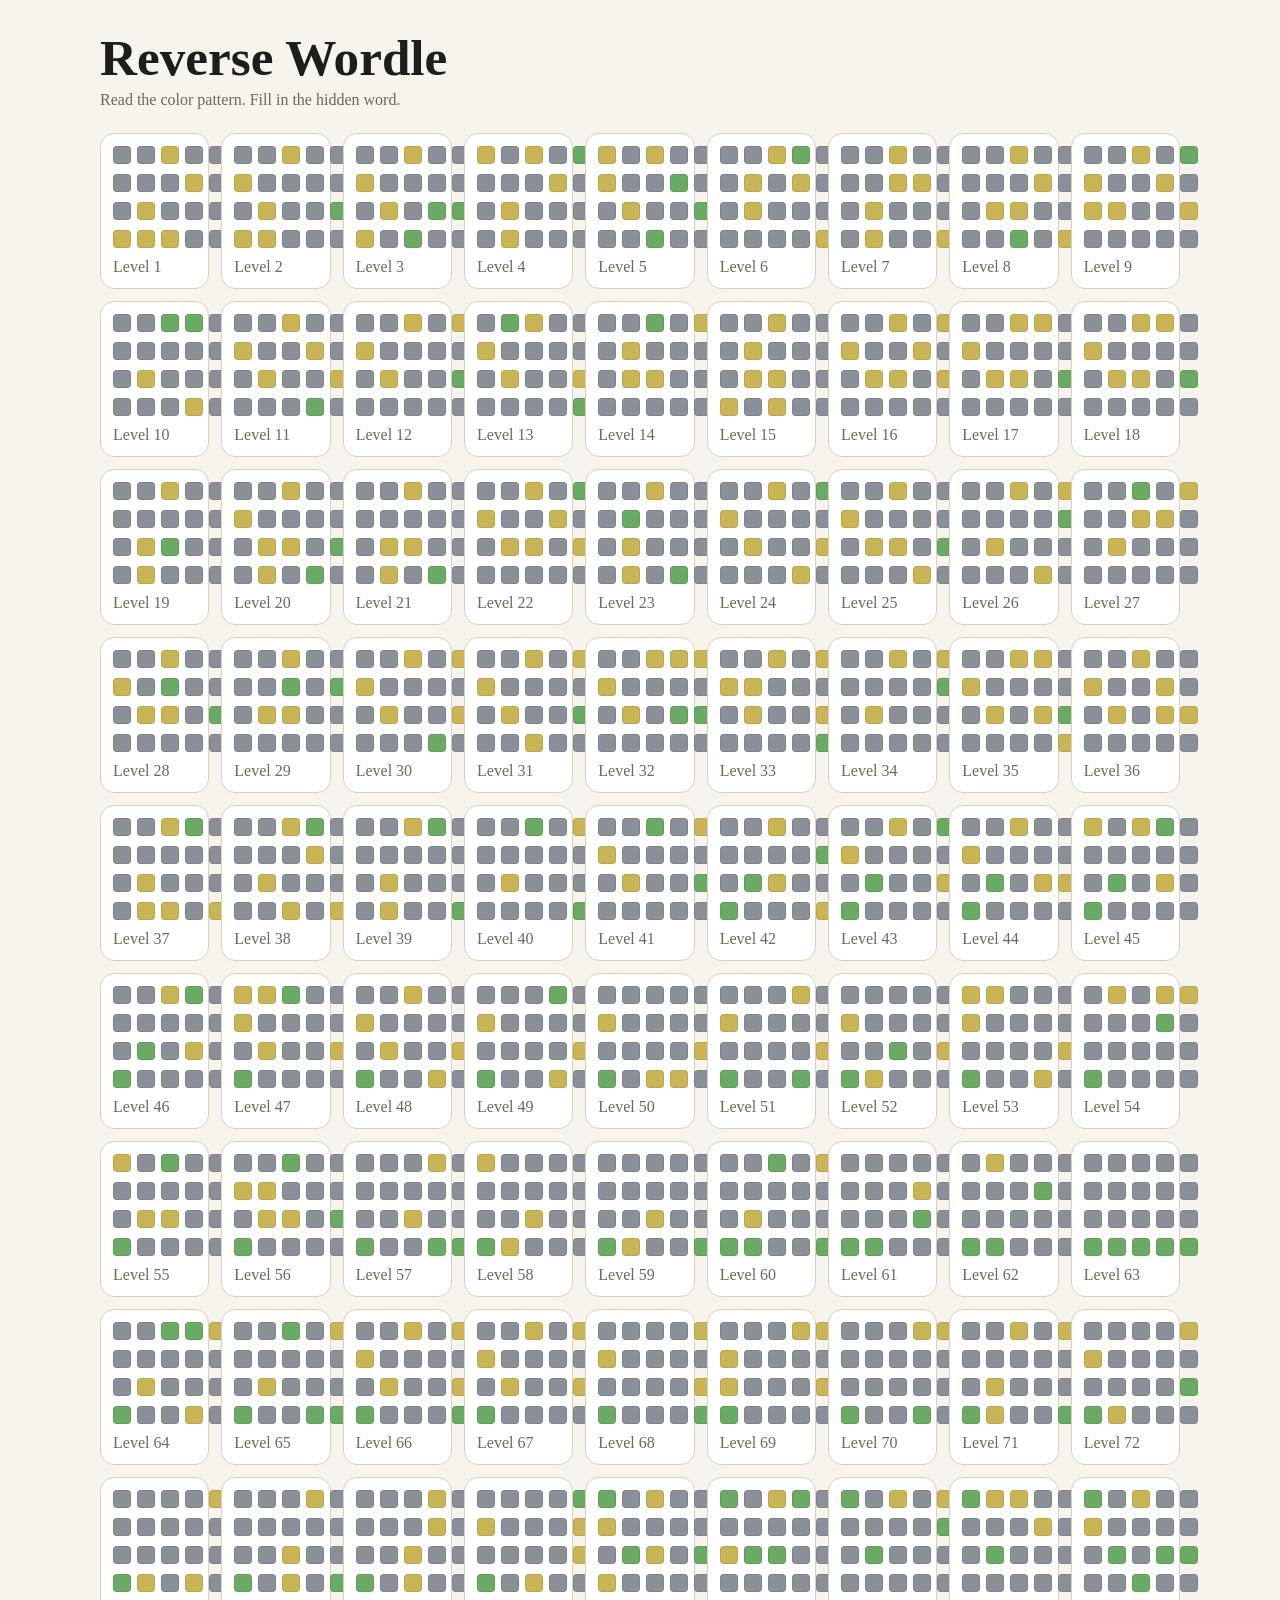
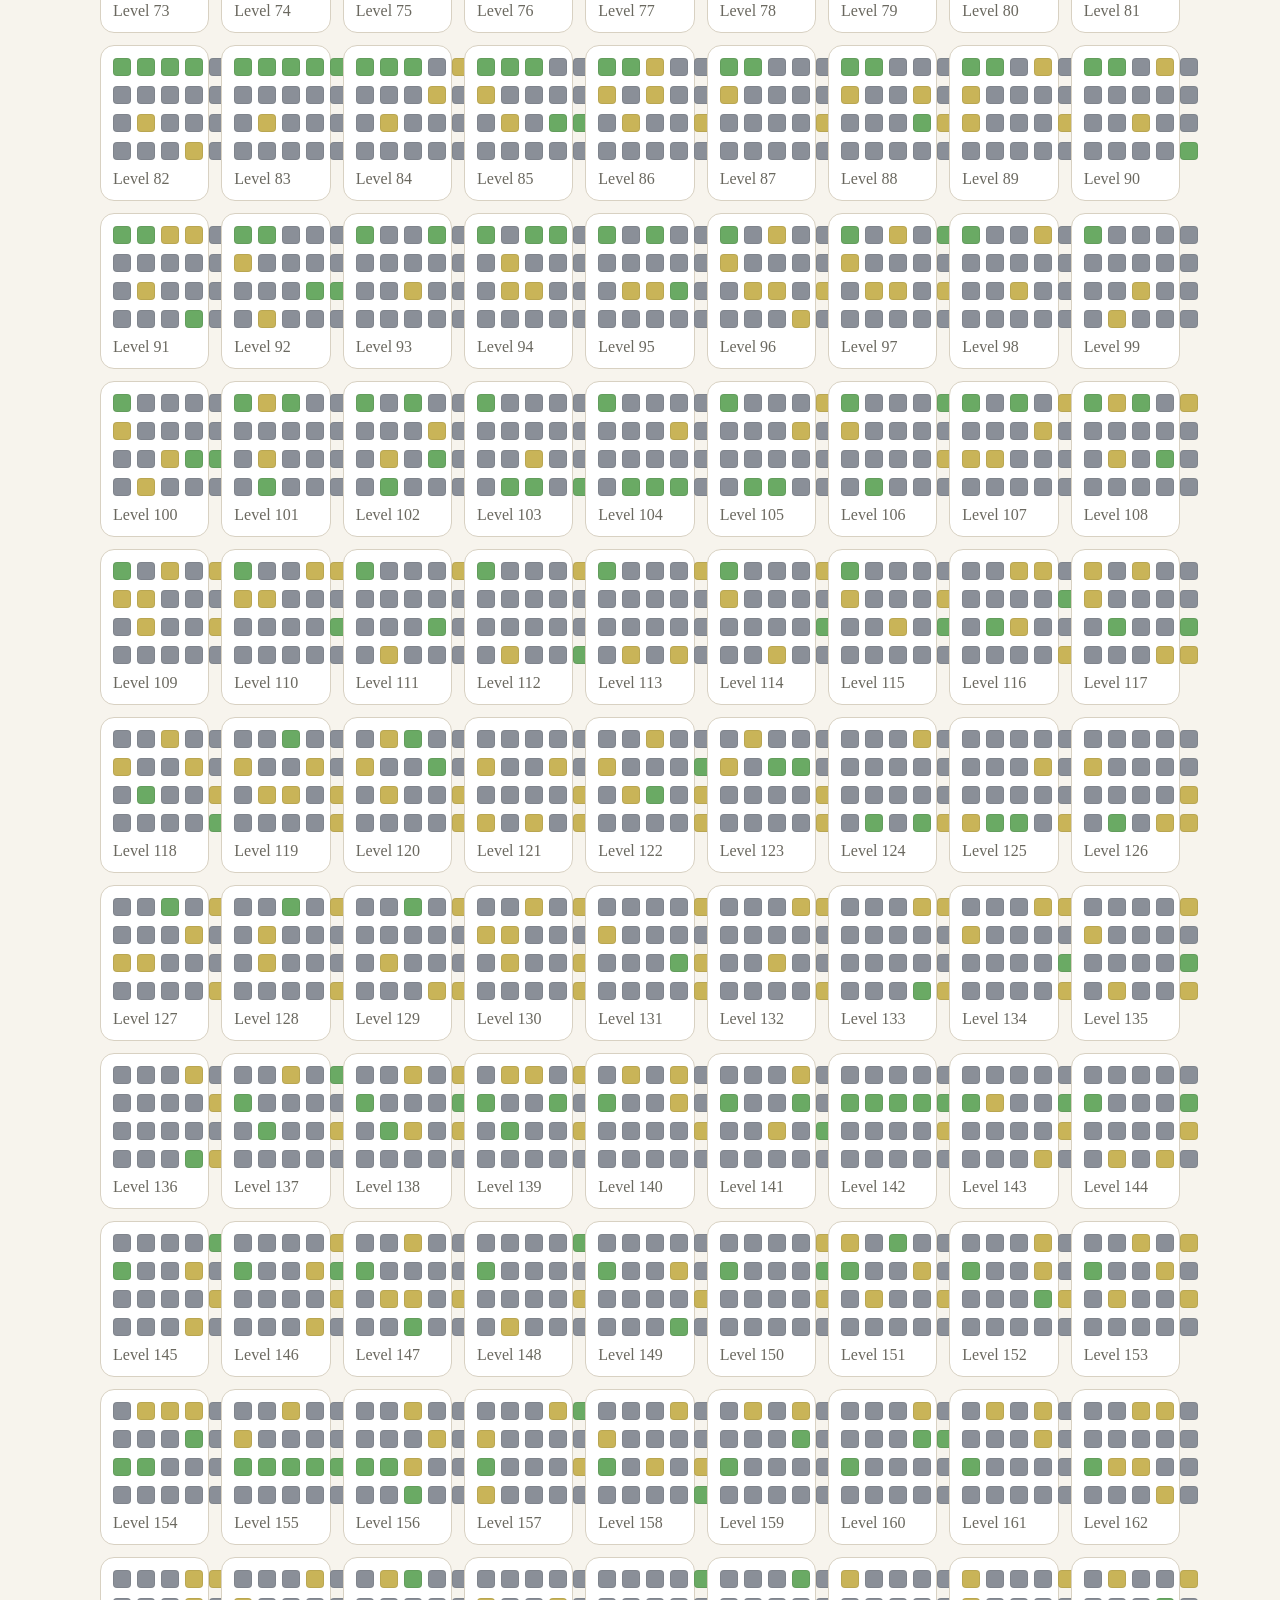
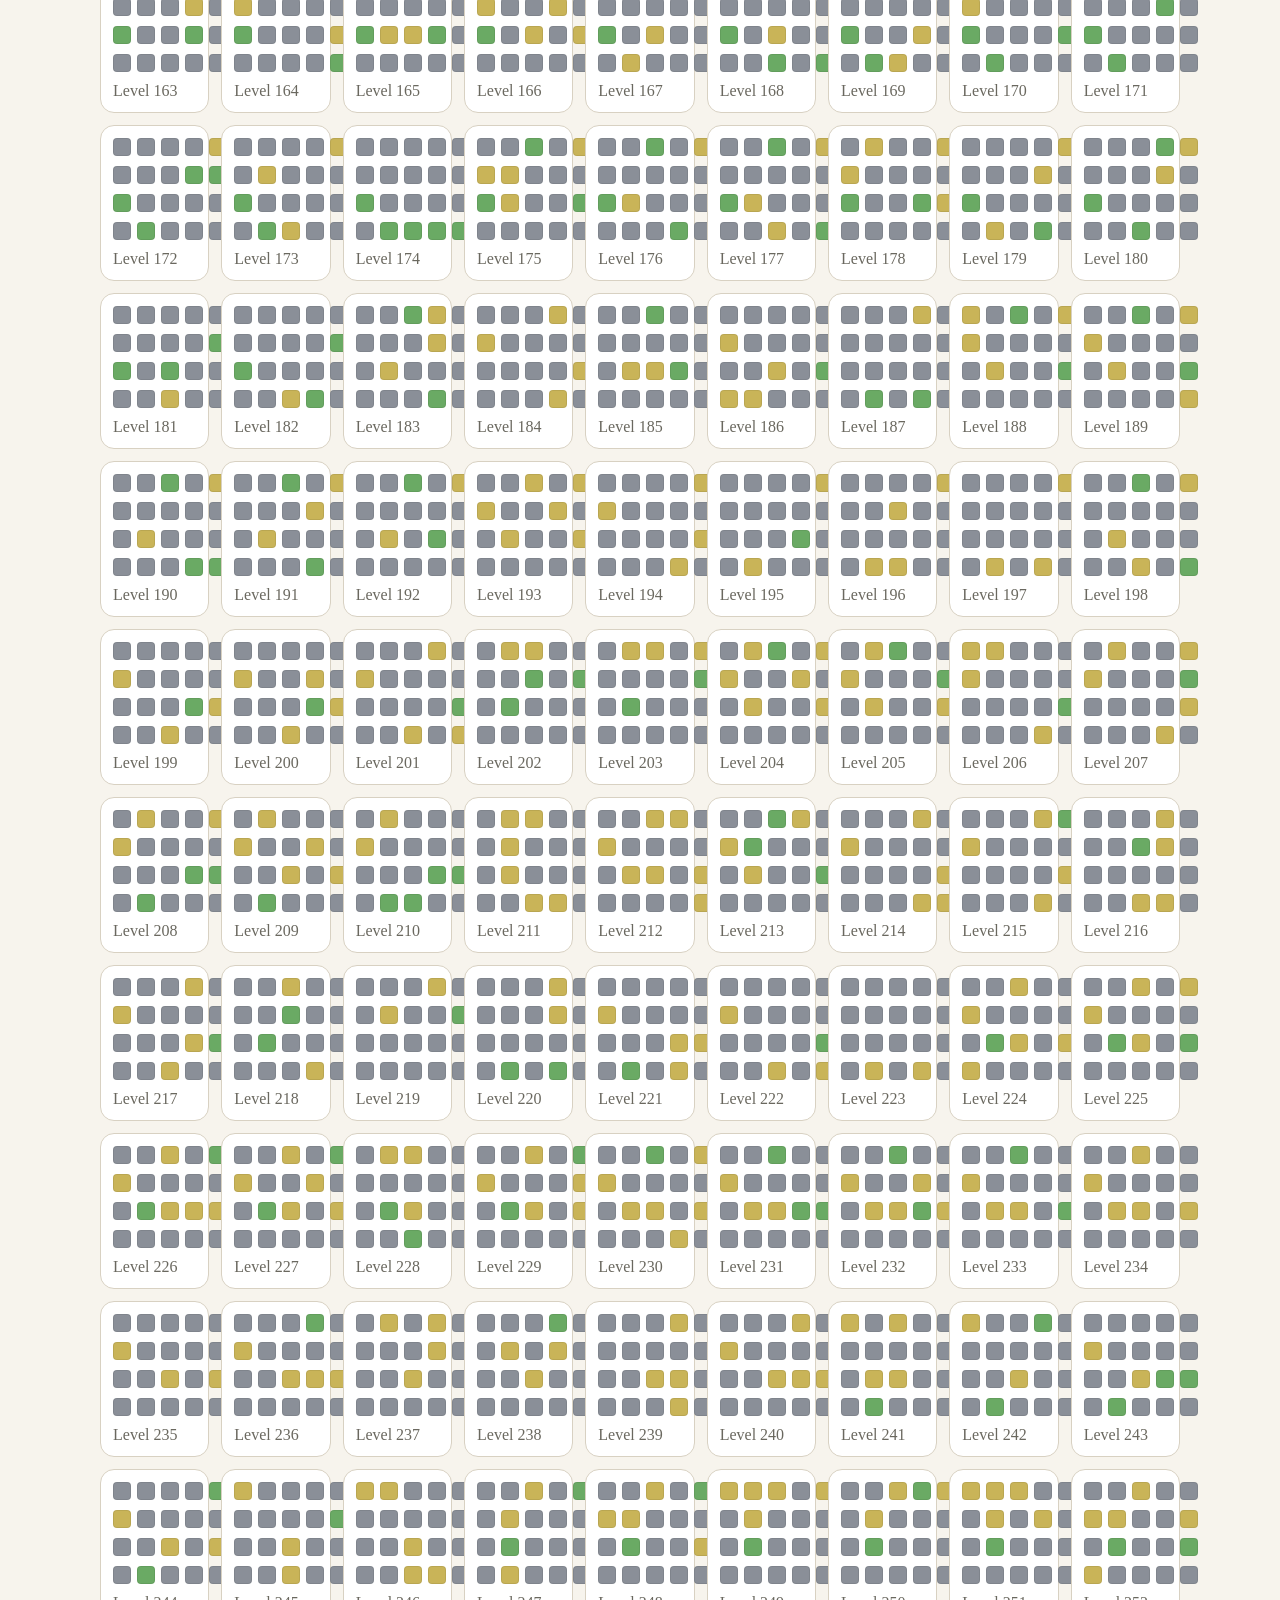
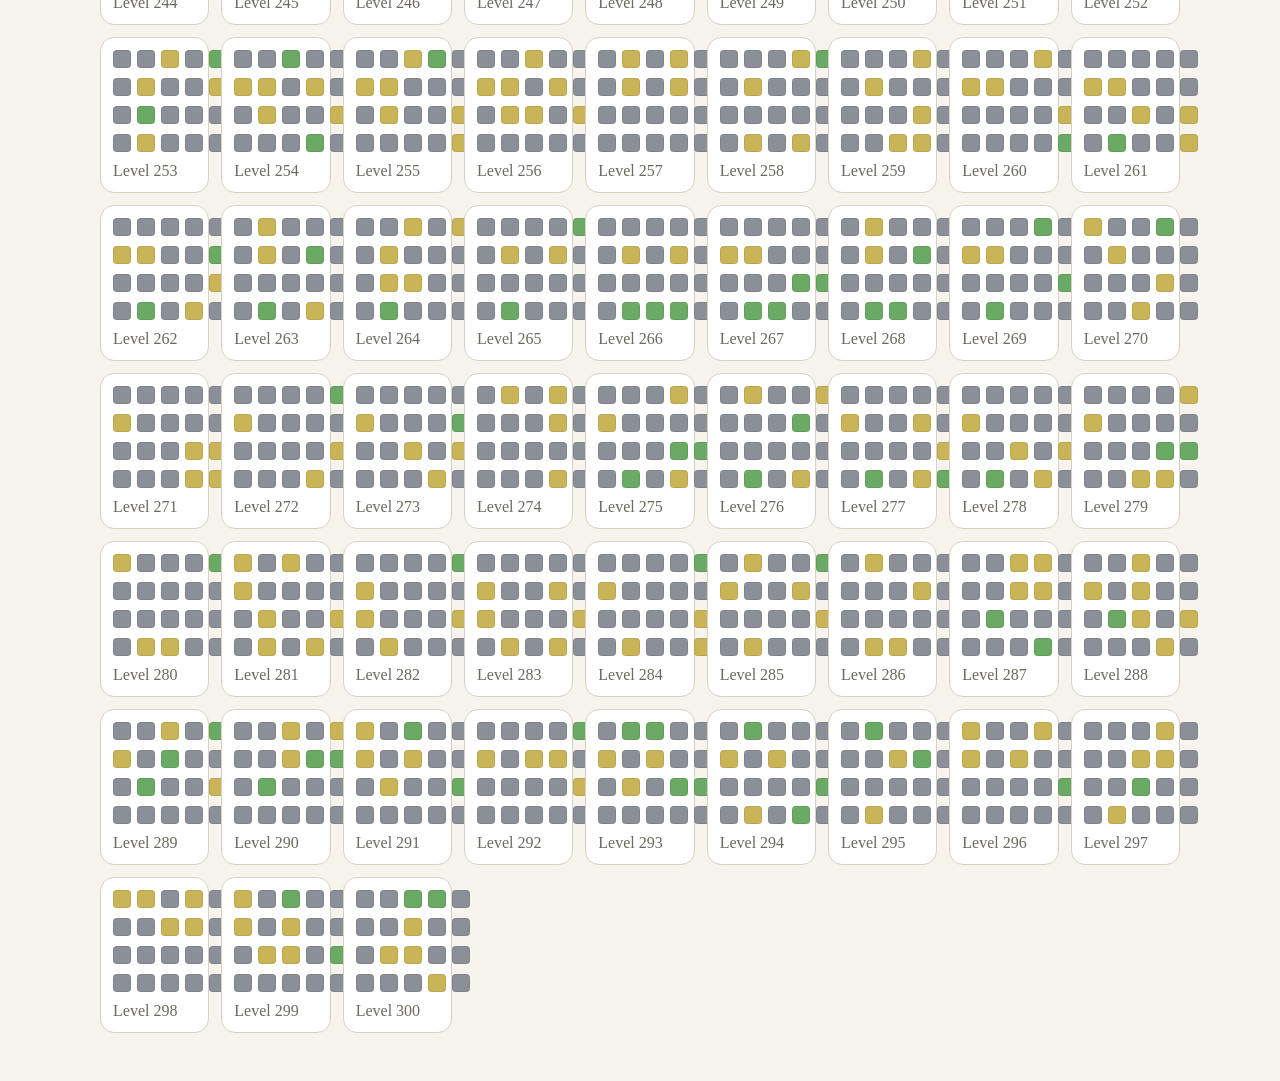
==== index.html @ af5e5b55 "initial push" ====
<!DOCTYPE html>
<html lang="en">
<head>
  <meta charset="UTF-8">
  <meta name="viewport" content="width=device-width, initial-scale=1.0">
  <title>Reverse Wordle</title>
  <link rel="stylesheet" href="styles.css">
</head>
<body data-page="selector">
  <main class="shell">
    <header class="hero">
      <h1>Reverse Wordle</h1>
      <p>Read the color pattern. Fill in the hidden word.</p>
    </header>

    <section class="level-grid" id="levelGrid" aria-label="All levels"></section>
  </main>

  <script src="levels.js"></script>
  <script src="app.js"></script>
</body>
</html>
---- styles.css ----
:root {
  --bg: #f7f4ed;
  --panel: #ffffff;
  --ink: #1d1d1b;
  --muted: #6a685f;
  --line: #d8d1c2;
  --empty: #e7e2d7;
  --green: #6aaa64;
  --yellow: #c9b458;
  --gray: #8a8f98;
}

* {
  box-sizing: border-box;
}

body {
  margin: 0;
  font-family: Georgia, "Times New Roman", serif;
  background: var(--bg);
  color: var(--ink);
}

a {
  color: inherit;
  text-decoration: none;
}

button,
input {
  font: inherit;
}

.shell {
  width: min(1080px, calc(100% - 32px));
  margin: 0 auto;
  padding: 32px 0 48px;
}

.shell-narrow {
  width: min(560px, calc(100% - 32px));
}

.hero {
  margin-bottom: 24px;
}

.hero h1 {
  margin: 0 0 8px;
  font-size: clamp(2rem, 4vw, 3.2rem);
  line-height: 1;
}

.hero p,
.eyebrow,
.status-text,
.guess-word,
.level-card span {
  margin: 0;
  color: var(--muted);
}

.hero-tight {
  margin-bottom: 16px;
}

.eyebrow {
  margin-bottom: 8px;
  text-transform: uppercase;
  letter-spacing: 0.08em;
  font-size: 0.8rem;
}

.back-link {
  display: inline-block;
  margin-bottom: 24px;
  color: var(--muted);
}

.level-grid {
  display: grid;
  grid-template-columns: repeat(auto-fit, minmax(104px, 1fr));
  gap: 12px;
}

.level-card,
.panel {
  background: var(--panel);
  border: 1px solid var(--line);
  border-radius: 14px;
}

.level-card {
  padding: 12px;
  display: grid;
  gap: 10px;
}

.level-card:hover {
  border-color: var(--ink);
}

.level-card.is-solved {
  background: #f0f6ea;
}

.panel {
  padding: 18px;
  margin-bottom: 16px;
}

.mini-board,
.clue-board {
  display: grid;
  gap: 10px;
}

.clue-row {
  display: flex;
  align-items: center;
  justify-content: space-between;
  gap: 12px;
}

.guess-word {
  width: 72px;
  text-transform: uppercase;
  letter-spacing: 0.08em;
  font-size: 0.8rem;
}

.squares {
  display: grid;
  grid-template-columns: repeat(5, 1fr);
  gap: 6px;
}

.square {
  width: 18px;
  aspect-ratio: 1;
  border-radius: 4px;
  background: var(--empty);
  border: 1px solid rgba(0, 0, 0, 0.08);
}

.square.big {
  width: 44px;
  border-radius: 8px;
}

.square.green {
  background: var(--green);
}

.square.yellow {
  background: var(--yellow);
}

.square.gray {
  background: var(--gray);
}

.answer-form {
  display: grid;
  gap: 16px;
}

.letter-slots {
  display: grid;
  grid-template-columns: repeat(5, 1fr);
  gap: 10px;
}

.letter-slot {
  width: 100%;
  aspect-ratio: 1;
  border: 1px solid var(--line);
  border-radius: 10px;
  text-align: center;
  text-transform: uppercase;
  font-size: 1.6rem;
  background: #fcfbf8;
}

.letter-slot:focus {
  outline: 2px solid var(--ink);
  outline-offset: 0;
}

.primary-button {
  display: inline-flex;
  align-items: center;
  justify-content: center;
  min-height: 46px;
  padding: 0 16px;
  border: 0;
  border-radius: 10px;
  background: var(--ink);
  color: white;
  cursor: pointer;
}

.next-link {
  margin-top: 12px;
}

.status-text {
  min-height: 1.4em;
}

.hidden {
  display: none;
}

@media (max-width: 560px) {
  .clue-row {
    align-items: flex-start;
    flex-direction: column;
  }

  .guess-word {
    width: auto;
  }

  .square.big {
    width: 100%;
  }
}
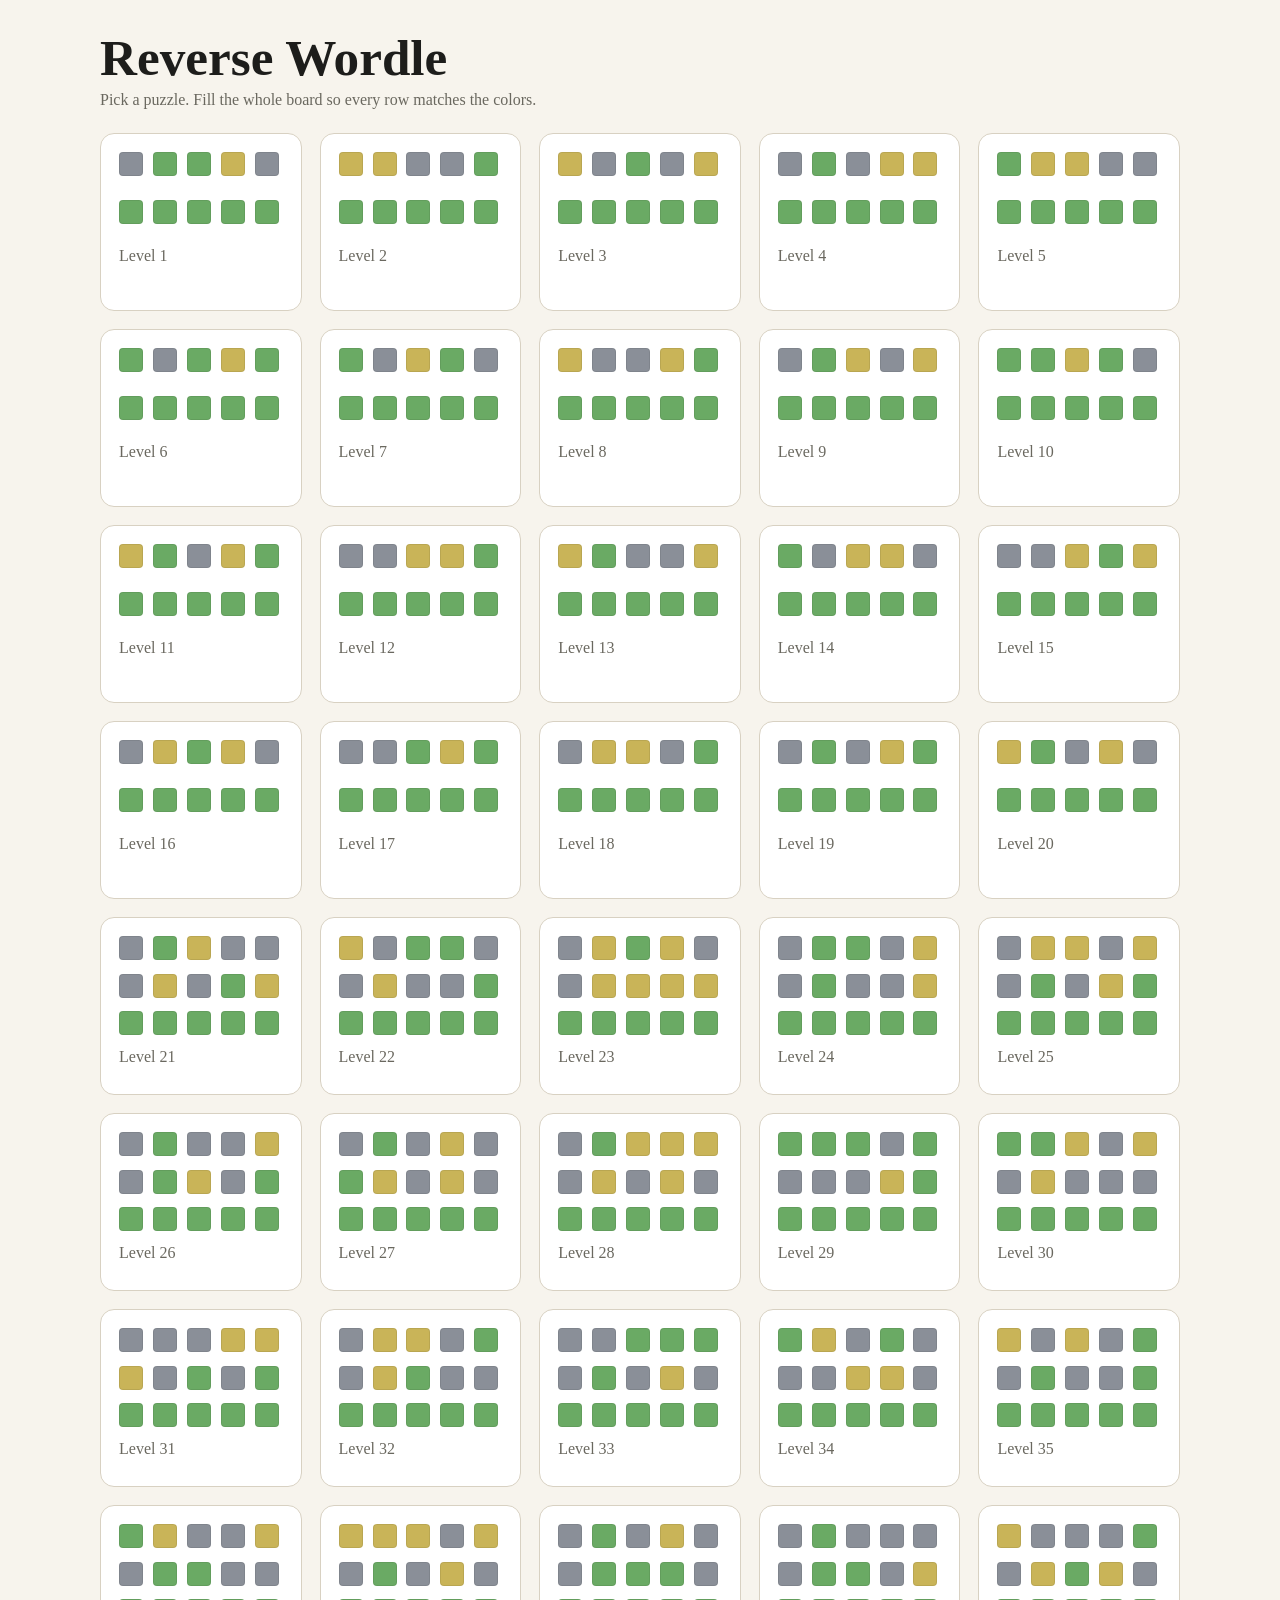
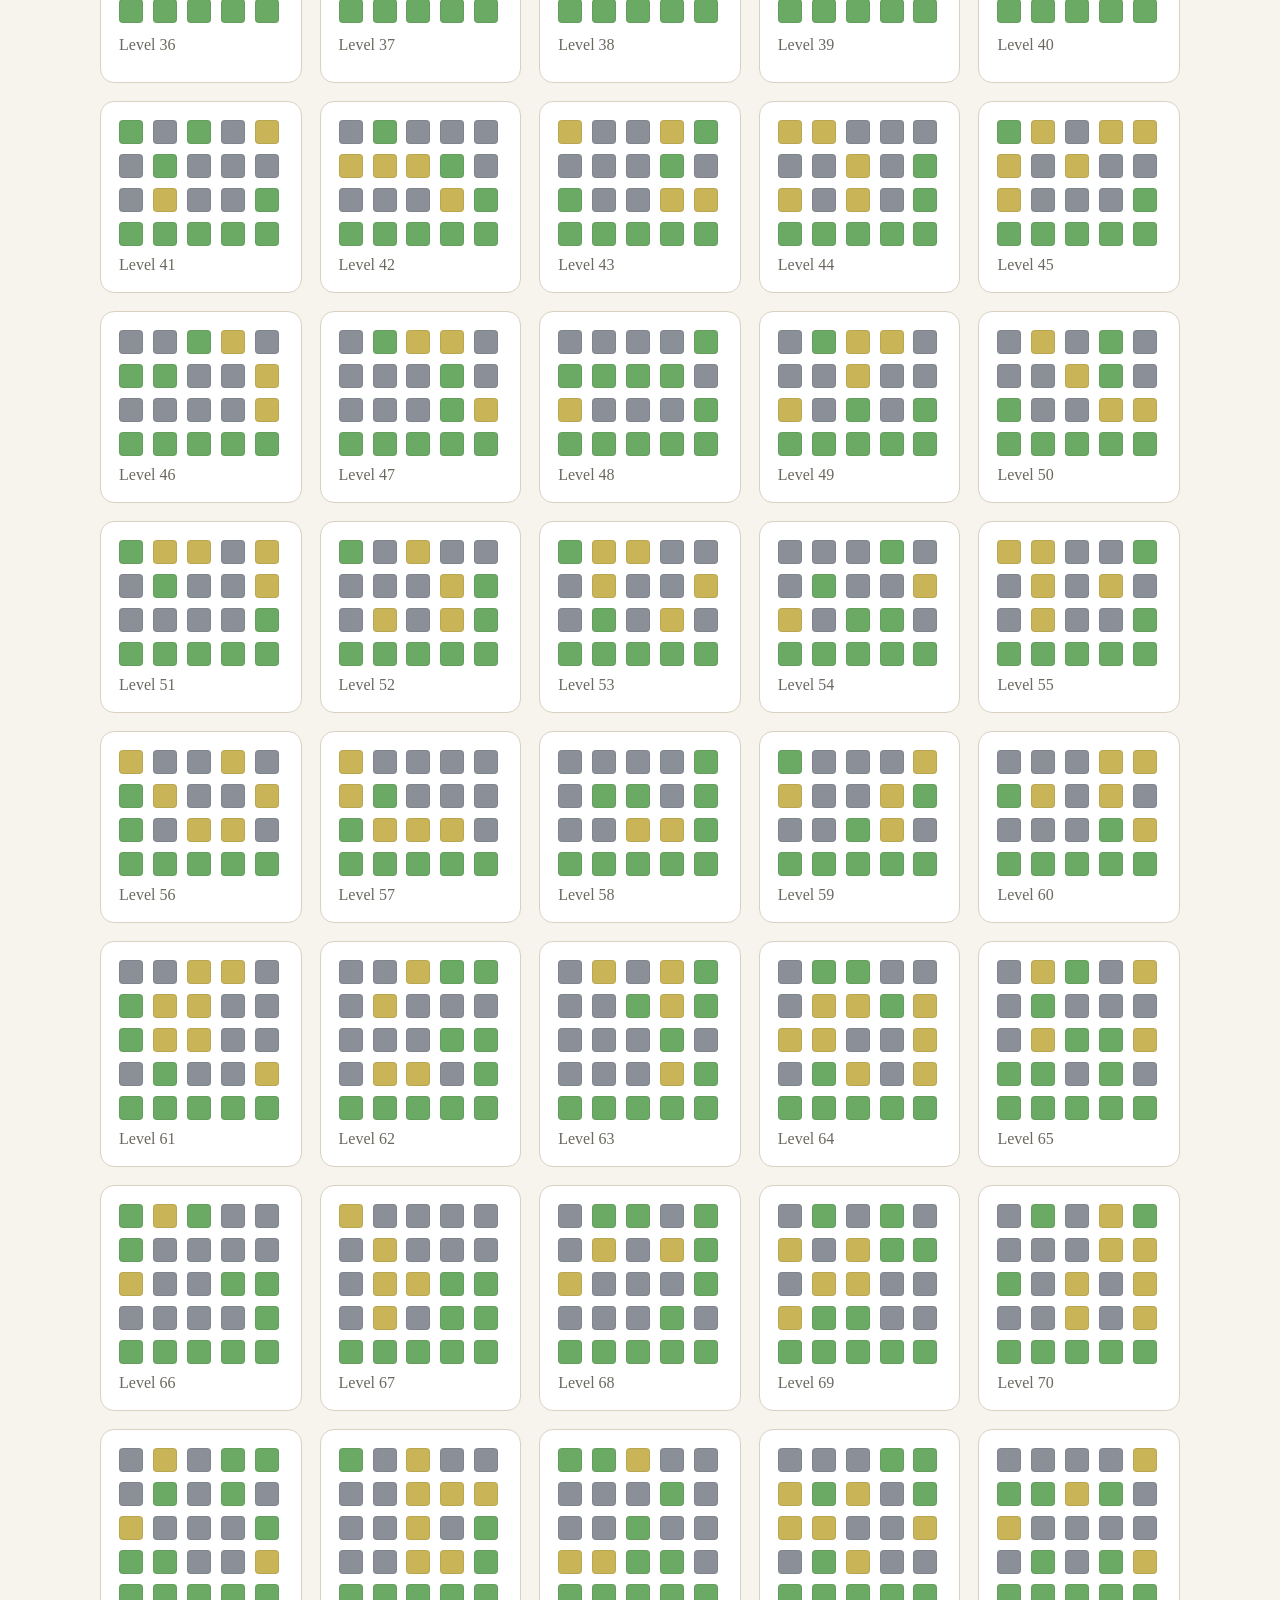
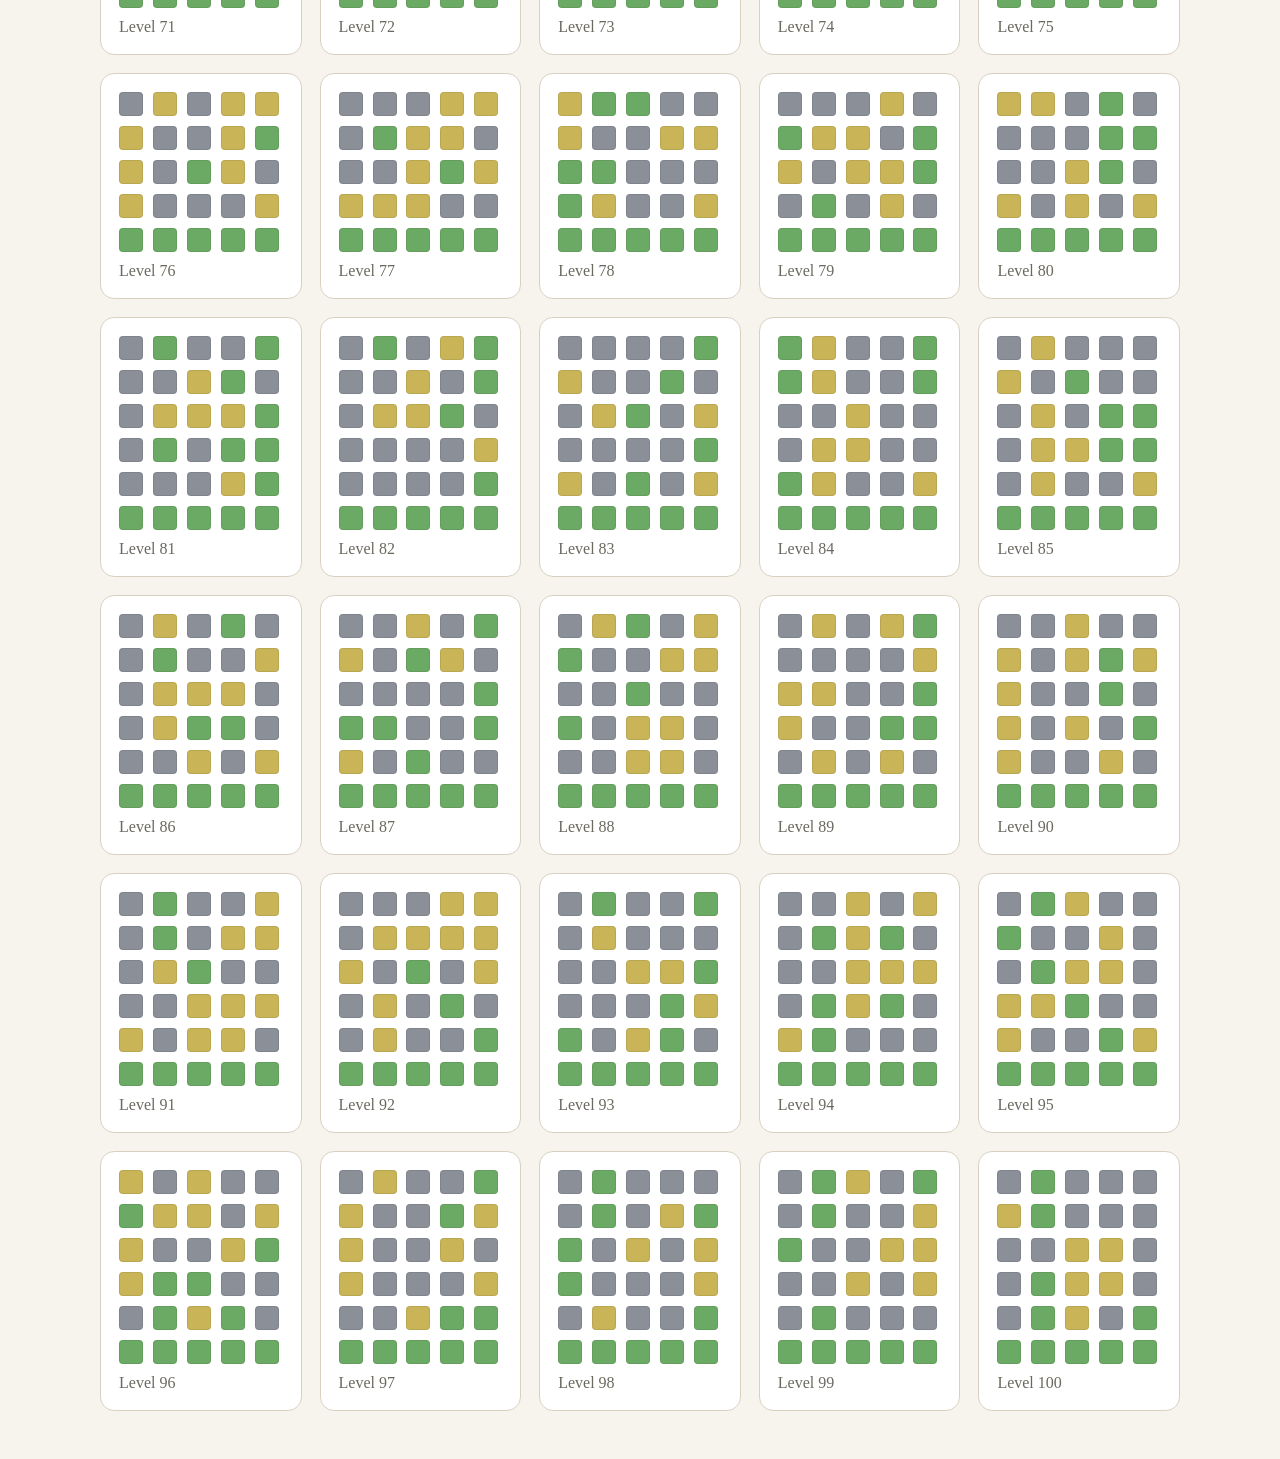
==== commit f2db9363: "levels added proper" ====
--- a/index.html
+++ b/index.html
@@ -10,7 +10,7 @@
   <main class="shell">
     <header class="hero">
       <h1>Reverse Wordle</h1>
-      <p>Read the color pattern. Fill in the hidden word.</p>
+      <p>Pick a puzzle. Fill the whole board so every row matches the colors.</p>
     </header>
 
     <section class="level-grid" id="levelGrid" aria-label="All levels"></section>
--- a/styles.css
+++ b/styles.css
@@ -8,6 +8,7 @@
   --green: #6aaa64;
   --yellow: #c9b458;
   --gray: #8a8f98;
+  --red: #cc4b37;
 }
 
 * {
@@ -35,10 +36,6 @@
   width: min(1080px, calc(100% - 32px));
   margin: 0 auto;
   padding: 32px 0 48px;
-}
-
-.shell-narrow {
-  width: min(560px, calc(100% - 32px));
 }
 
 .hero {
@@ -77,10 +74,16 @@
   color: var(--muted);
 }
 
+.top-actions {
+  display: flex;
+  justify-content: flex-end;
+  margin-bottom: 20px;
+}
+
 .level-grid {
   display: grid;
-  grid-template-columns: repeat(auto-fit, minmax(104px, 1fr));
-  gap: 12px;
+  grid-template-columns: repeat(5, minmax(0, 1fr));
+  gap: 18px;
 }
 
 .level-card,
@@ -91,7 +94,8 @@
 }
 
 .level-card {
-  padding: 12px;
+  min-height: 178px;
+  padding: 18px;
   display: grid;
   gap: 10px;
 }
@@ -109,6 +113,22 @@
   margin-bottom: 16px;
 }
 
+.play-layout {
+  display: grid;
+  grid-template-columns: 280px minmax(0, 1fr);
+  gap: 18px;
+  align-items: start;
+}
+
+.play-main {
+  min-width: 0;
+}
+
+.sidebar {
+  position: sticky;
+  top: 18px;
+}
+
 .mini-board,
 .clue-board {
   display: grid;
@@ -120,6 +140,10 @@
   align-items: center;
   justify-content: space-between;
   gap: 12px;
+}
+
+.clue-only {
+  justify-content: flex-start;
 }
 
 .guess-word {
@@ -136,7 +160,7 @@
 }
 
 .square {
-  width: 18px;
+  width: 24px;
   aspect-ratio: 1;
   border-radius: 4px;
   background: var(--empty);
@@ -163,6 +187,18 @@
 .answer-form {
   display: grid;
   gap: 16px;
+}
+
+.input-board {
+  display: grid;
+  gap: 10px;
+}
+
+.input-row {
+  display: grid;
+  grid-template-columns: minmax(0, 1fr) 108px;
+  gap: 12px;
+  align-items: center;
 }
 
 .letter-slots {
@@ -182,9 +218,51 @@
   background: #fcfbf8;
 }
 
+.letter-slot.green {
+  background: var(--green);
+  color: white;
+  border-color: var(--green);
+}
+
+.letter-slot.yellow {
+  background: var(--yellow);
+  color: white;
+  border-color: var(--yellow);
+}
+
+.letter-slot.gray {
+  background: var(--gray);
+  color: white;
+  border-color: var(--gray);
+}
+
+.letter-slot.mismatch {
+  background: color-mix(in srgb, var(--red) 88%, white);
+  color: white;
+  border-color: var(--red);
+}
+
 .letter-slot:focus {
   outline: 2px solid var(--ink);
   outline-offset: 0;
+}
+
+.row-status {
+  min-height: 44px;
+  display: grid;
+  align-items: center;
+  justify-items: end;
+  color: var(--muted);
+  text-align: right;
+  font-size: 0.9rem;
+}
+
+.row-status.ok {
+  color: var(--green);
+}
+
+.row-status.bad {
+  color: var(--red);
 }
 
 .primary-button {
@@ -200,6 +278,19 @@
   cursor: pointer;
 }
 
+.outline-button {
+  display: inline-flex;
+  align-items: center;
+  justify-content: center;
+  min-height: 54px;
+  padding: 0 22px;
+  border: 2px solid var(--ink);
+  border-radius: 12px;
+  background: transparent;
+  color: var(--ink);
+  font-size: 1rem;
+}
+
 .next-link {
   margin-top: 12px;
 }
@@ -208,16 +299,82 @@
   min-height: 1.4em;
 }
 
+.solution-count {
+  margin: 0 0 16px;
+  font-size: 3rem;
+  line-height: 1;
+}
+
+.solution-list {
+  display: grid;
+  gap: 12px;
+}
+
+.solution-card {
+  padding: 12px;
+  border: 1px solid var(--line);
+  border-radius: 10px;
+  background: #fcfbf8;
+}
+
+.solution-row {
+  font-family: "Courier New", Courier, monospace;
+  font-size: 0.9rem;
+  letter-spacing: 0.16em;
+  text-transform: uppercase;
+}
+
+.solution-row + .solution-row {
+  margin-top: 6px;
+}
+
+.solution-empty {
+  margin: 0;
+  color: var(--muted);
+}
+
 .hidden {
   display: none;
 }
 
+@media (max-width: 860px) {
+  .level-grid {
+    grid-template-columns: repeat(3, minmax(0, 1fr));
+  }
+
+  .play-layout {
+    grid-template-columns: 1fr;
+  }
+
+  .sidebar {
+    position: static;
+  }
+
+  .top-actions {
+    justify-content: flex-start;
+  }
+}
+
 @media (max-width: 560px) {
+  .level-grid {
+    grid-template-columns: repeat(2, minmax(0, 1fr));
+    gap: 14px;
+  }
+
   .clue-row {
     align-items: flex-start;
     flex-direction: column;
   }
 
+  .input-row {
+    grid-template-columns: 1fr;
+  }
+
+  .row-status {
+    justify-items: start;
+    text-align: left;
+  }
+
   .guess-word {
     width: auto;
   }
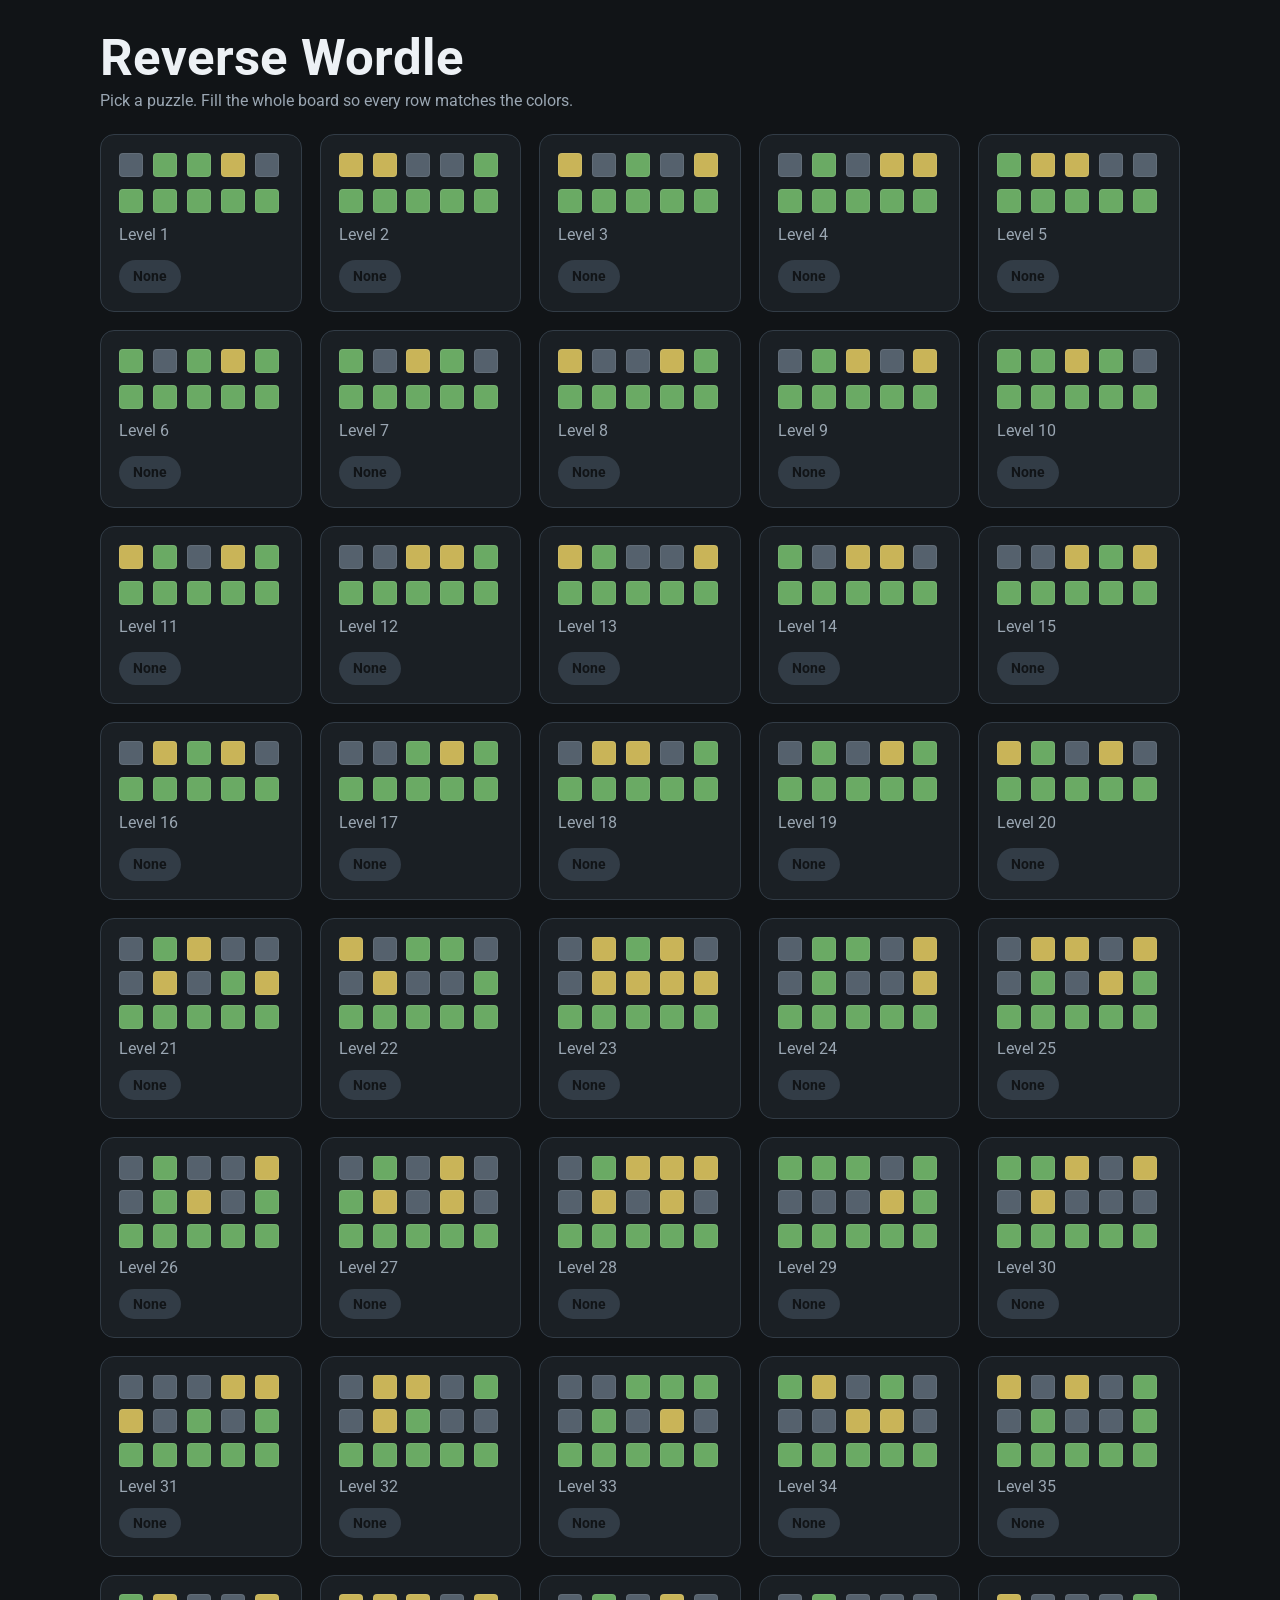
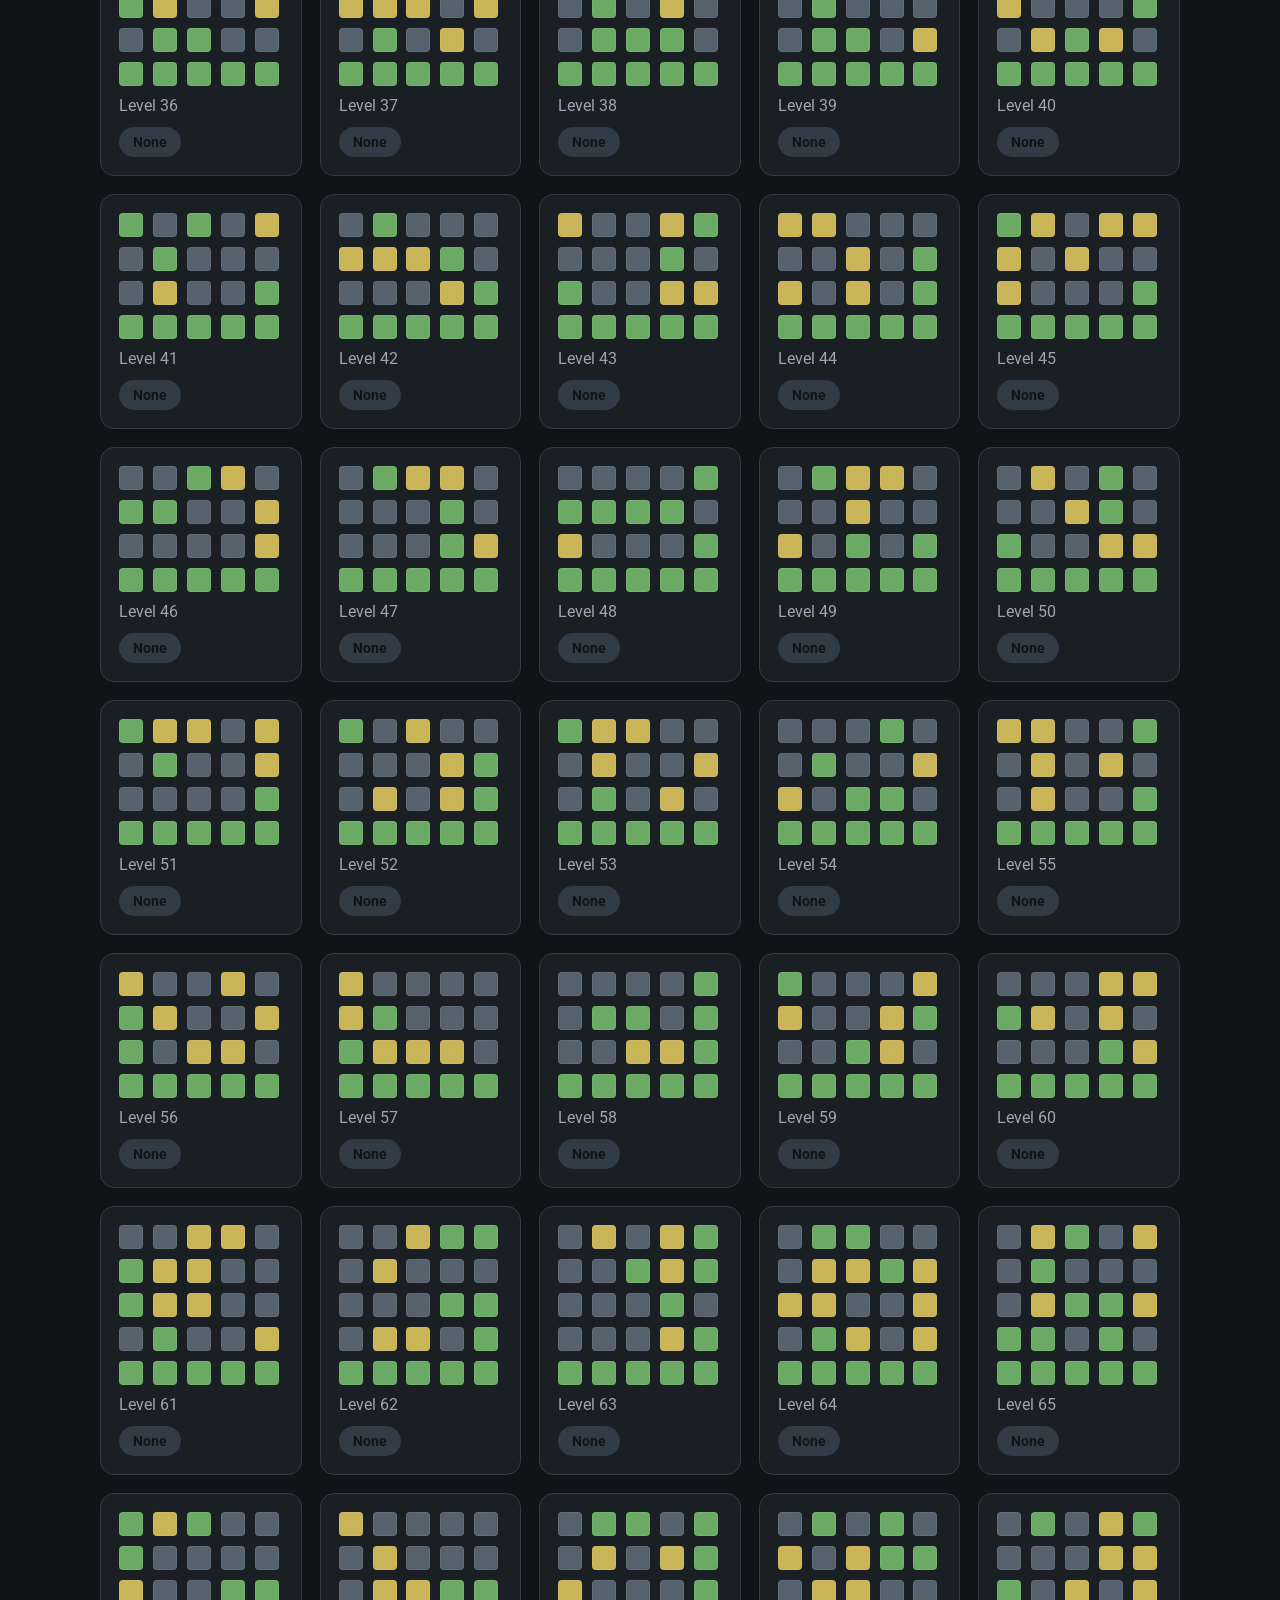
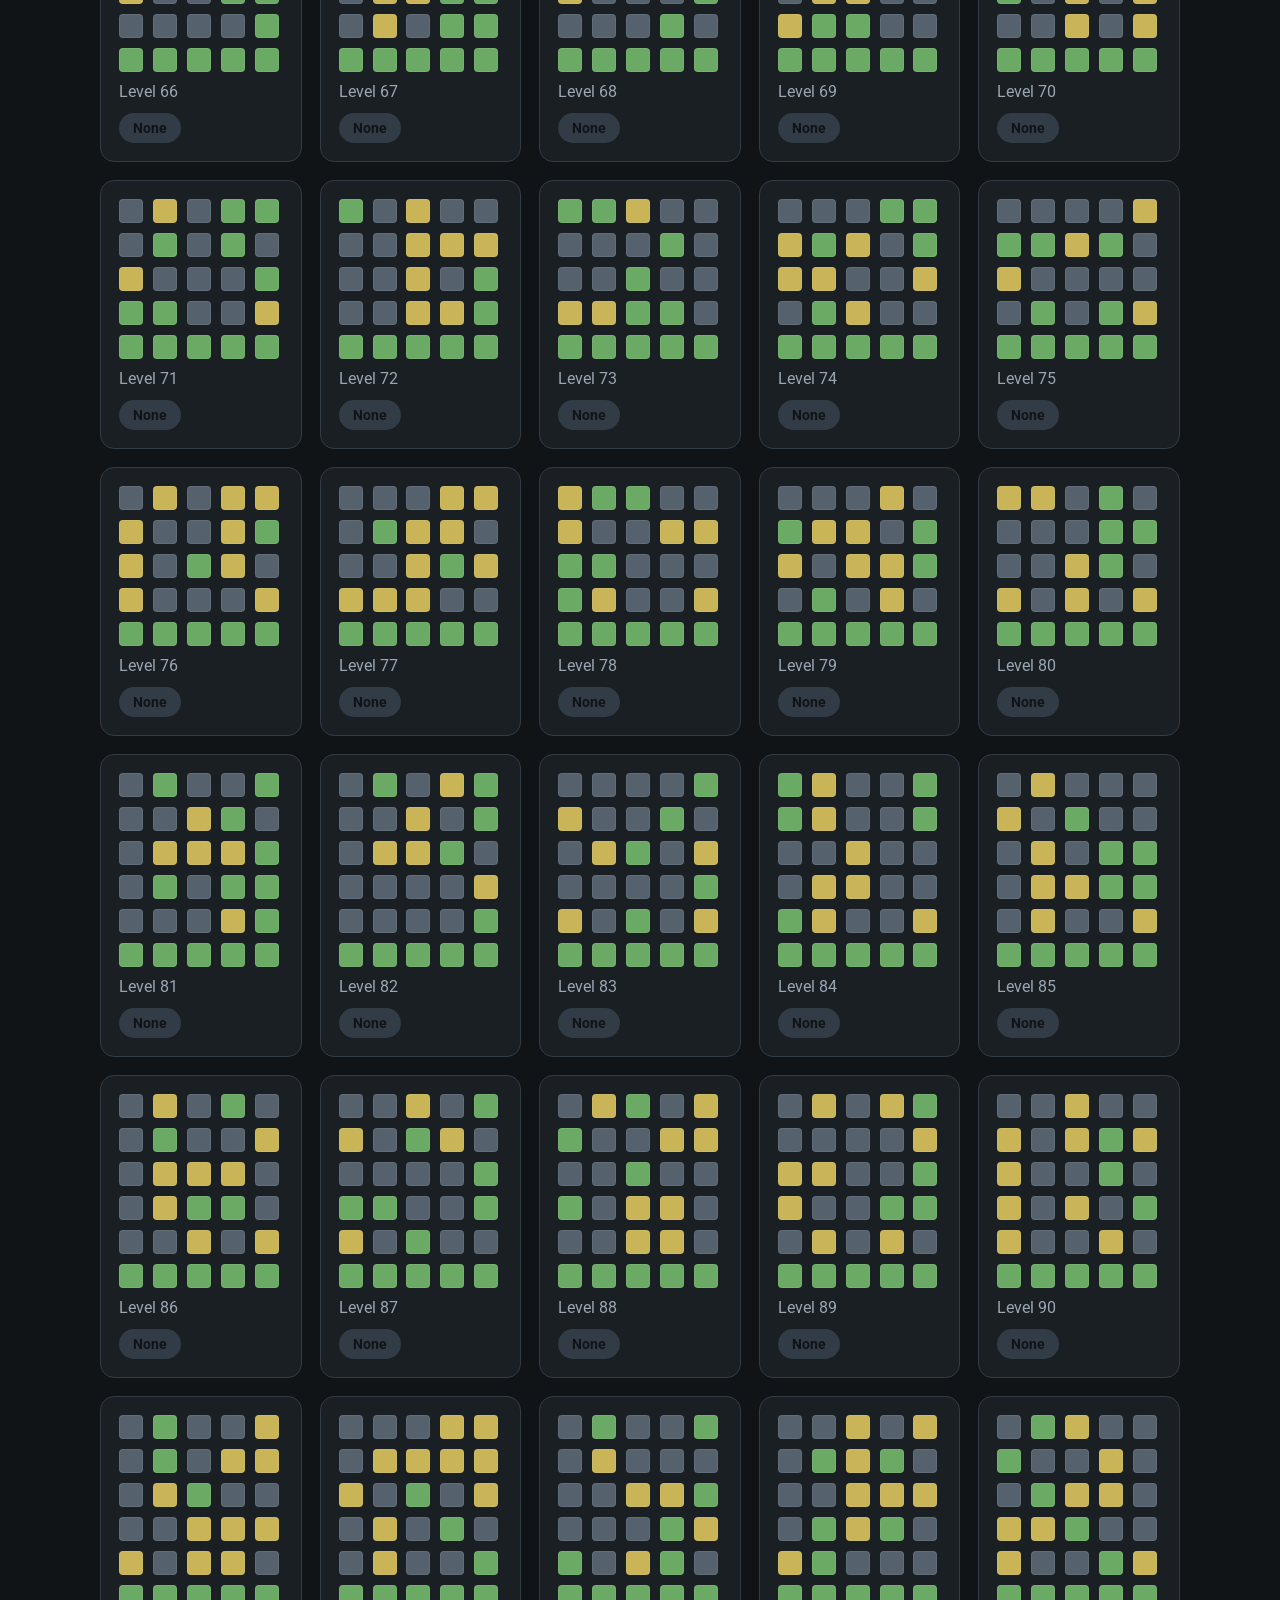
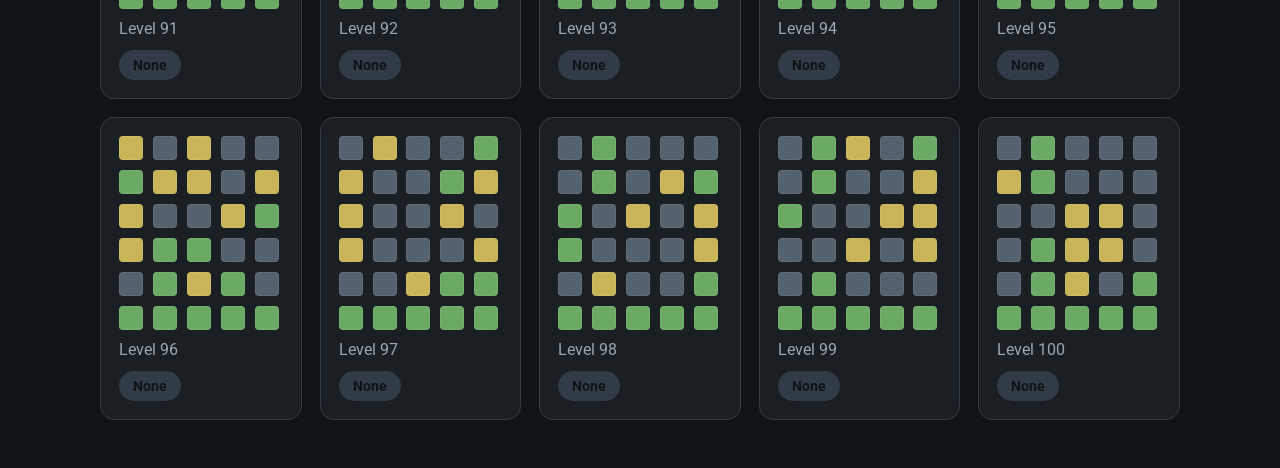
==== commit 567469fa: "puzzle uploaded" ====
--- a/index.html
+++ b/index.html
@@ -4,6 +4,9 @@
   <meta charset="UTF-8">
   <meta name="viewport" content="width=device-width, initial-scale=1.0">
   <title>Reverse Wordle</title>
+  <link rel="preconnect" href="https://fonts.googleapis.com">
+  <link rel="preconnect" href="https://fonts.gstatic.com" crossorigin>
+  <link href="https://fonts.googleapis.com/css2?family=Roboto:wght@400;500;700&display=swap" rel="stylesheet">
   <link rel="stylesheet" href="styles.css">
 </head>
 <body data-page="selector">
--- a/styles.css
+++ b/styles.css
@@ -1,14 +1,17 @@
 :root {
-  --bg: #f7f4ed;
-  --panel: #ffffff;
-  --ink: #1d1d1b;
-  --muted: #6a685f;
-  --line: #d8d1c2;
-  --empty: #e7e2d7;
+  --bg: #111417;
+  --panel: #1a1f24;
+  --ink: #edf1f5;
+  --muted: #9aa6b2;
+  --line: #323c46;
+  --empty: #24303a;
   --green: #6aaa64;
   --yellow: #c9b458;
-  --gray: #8a8f98;
+  --gray: #55616d;
   --red: #cc4b37;
+  --bronze: #cd7f32;
+  --silver: #aeb8c2;
+  --gold: #d6b347;
 }
 
 * {
@@ -17,7 +20,7 @@
 
 body {
   margin: 0;
-  font-family: Georgia, "Times New Roman", serif;
+  font-family: "Roboto", sans-serif;
   background: var(--bg);
   color: var(--ink);
 }
@@ -76,7 +79,9 @@
 
 .top-actions {
   display: flex;
-  justify-content: flex-end;
+  justify-content: space-between;
+  align-items: flex-start;
+  gap: 16px;
   margin-bottom: 20px;
 }
 
@@ -105,7 +110,7 @@
 }
 
 .level-card.is-solved {
-  background: #f0f6ea;
+  background: #1d2621;
 }
 
 .panel {
@@ -164,7 +169,7 @@
   aspect-ratio: 1;
   border-radius: 4px;
   background: var(--empty);
-  border: 1px solid rgba(0, 0, 0, 0.08);
+  border: 1px solid rgba(255, 255, 255, 0.08);
 }
 
 .square.big {
@@ -215,7 +220,7 @@
   text-align: center;
   text-transform: uppercase;
   font-size: 1.6rem;
-  background: #fcfbf8;
+  background: #12171b;
 }
 
 .letter-slot.green {
@@ -291,6 +296,65 @@
   font-size: 1rem;
 }
 
+.legend {
+  margin-bottom: 0;
+  min-width: 240px;
+}
+
+.legend-list {
+  display: grid;
+  gap: 8px;
+}
+
+.legend-item {
+  display: flex;
+  align-items: center;
+  gap: 10px;
+  color: var(--muted);
+  font-size: 0.95rem;
+}
+
+.tier-dot,
+.tier-badge {
+  display: inline-flex;
+  align-items: center;
+  justify-content: center;
+  border-radius: 999px;
+  font-weight: 700;
+}
+
+.tier-dot {
+  width: 12px;
+  height: 12px;
+}
+
+.tier-badge {
+  min-height: 38px;
+  padding: 0 14px;
+  margin: 0 0 16px;
+  width: fit-content;
+  color: #111417;
+  background: var(--line);
+}
+
+.selector-tier {
+  min-height: 30px;
+  margin: 2px 0 0;
+  font-size: 0.85rem;
+}
+
+.bronze {
+  background: var(--bronze);
+}
+
+.silver {
+  background: var(--silver);
+}
+
+.gold {
+  background: var(--gold);
+}
+
 .next-link {
   margin-top: 12px;
 }
@@ -314,7 +378,7 @@
   padding: 12px;
   border: 1px solid var(--line);
   border-radius: 10px;
-  background: #fcfbf8;
+  background: #12171b;
 }
 
 .solution-row {
@@ -351,7 +415,8 @@
   }
 
   .top-actions {
-    justify-content: flex-start;
+    flex-direction: column;
+    align-items: stretch;
   }
 }
 
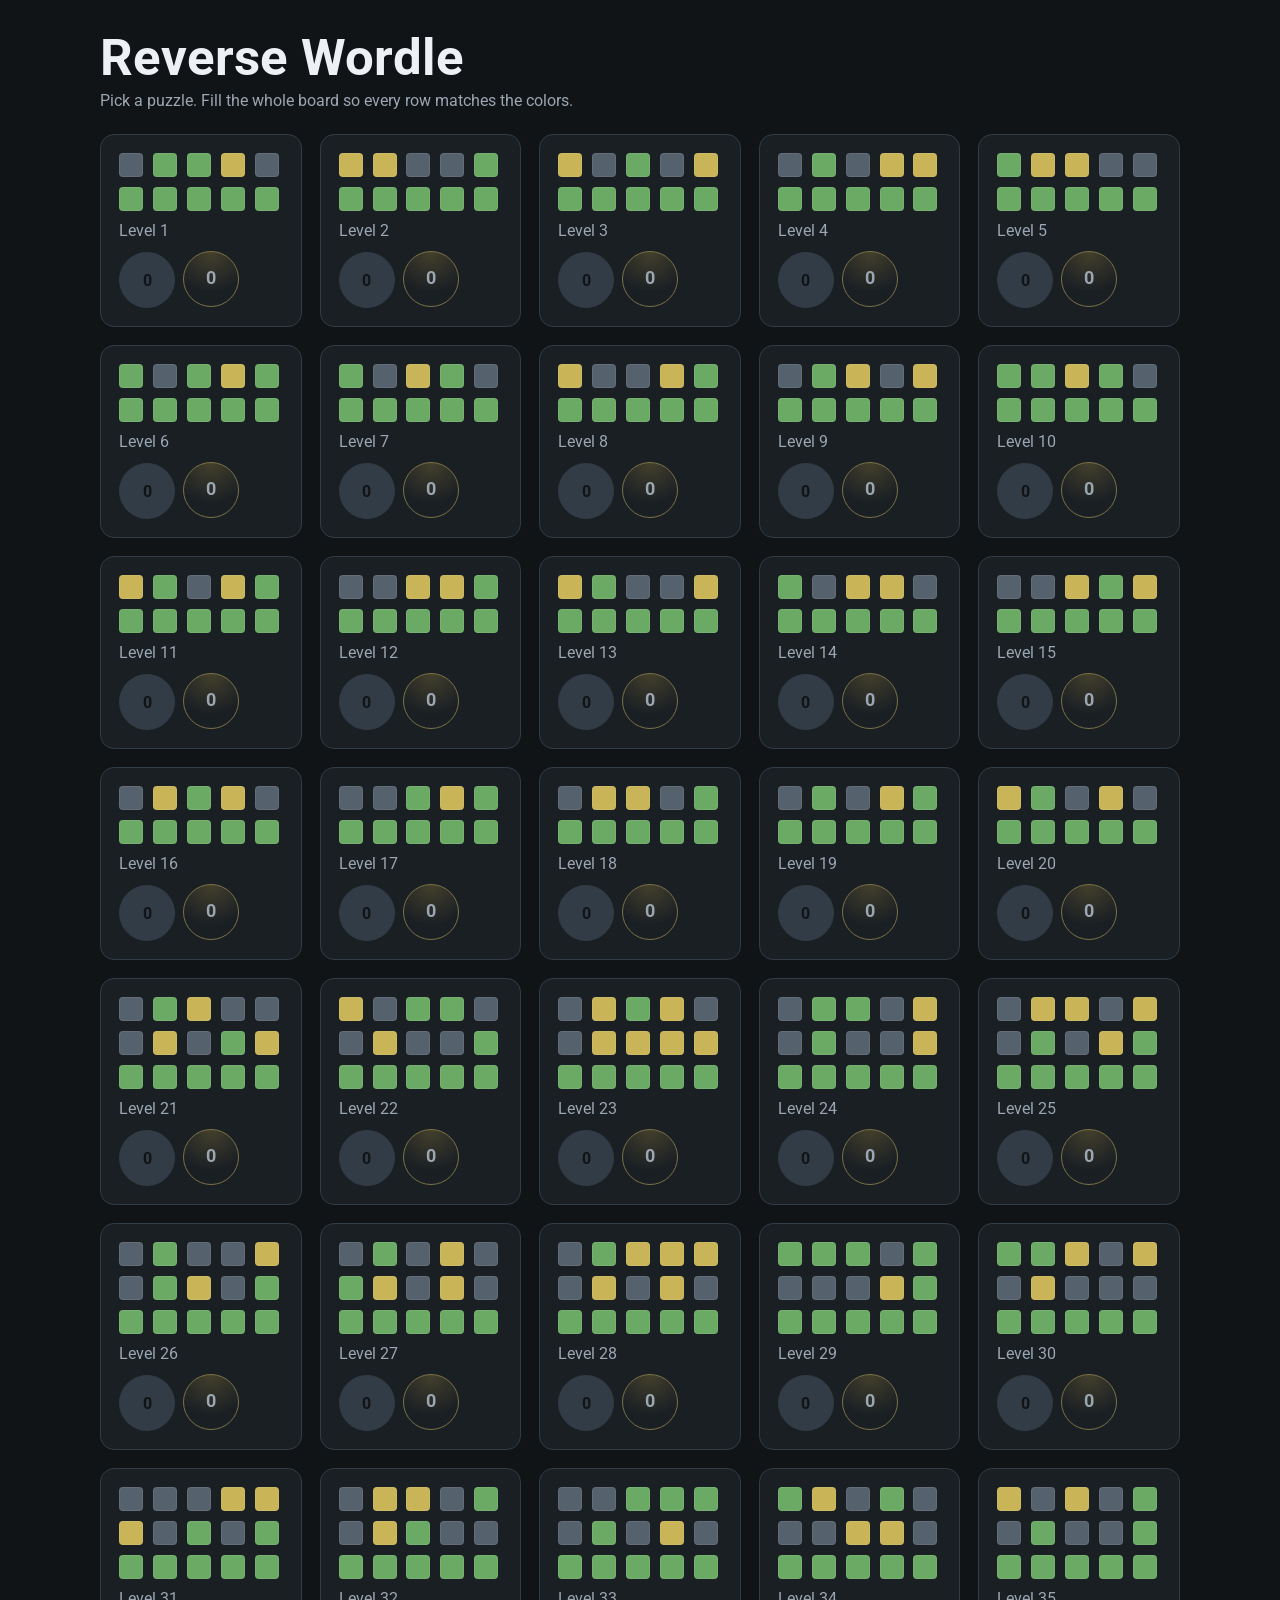
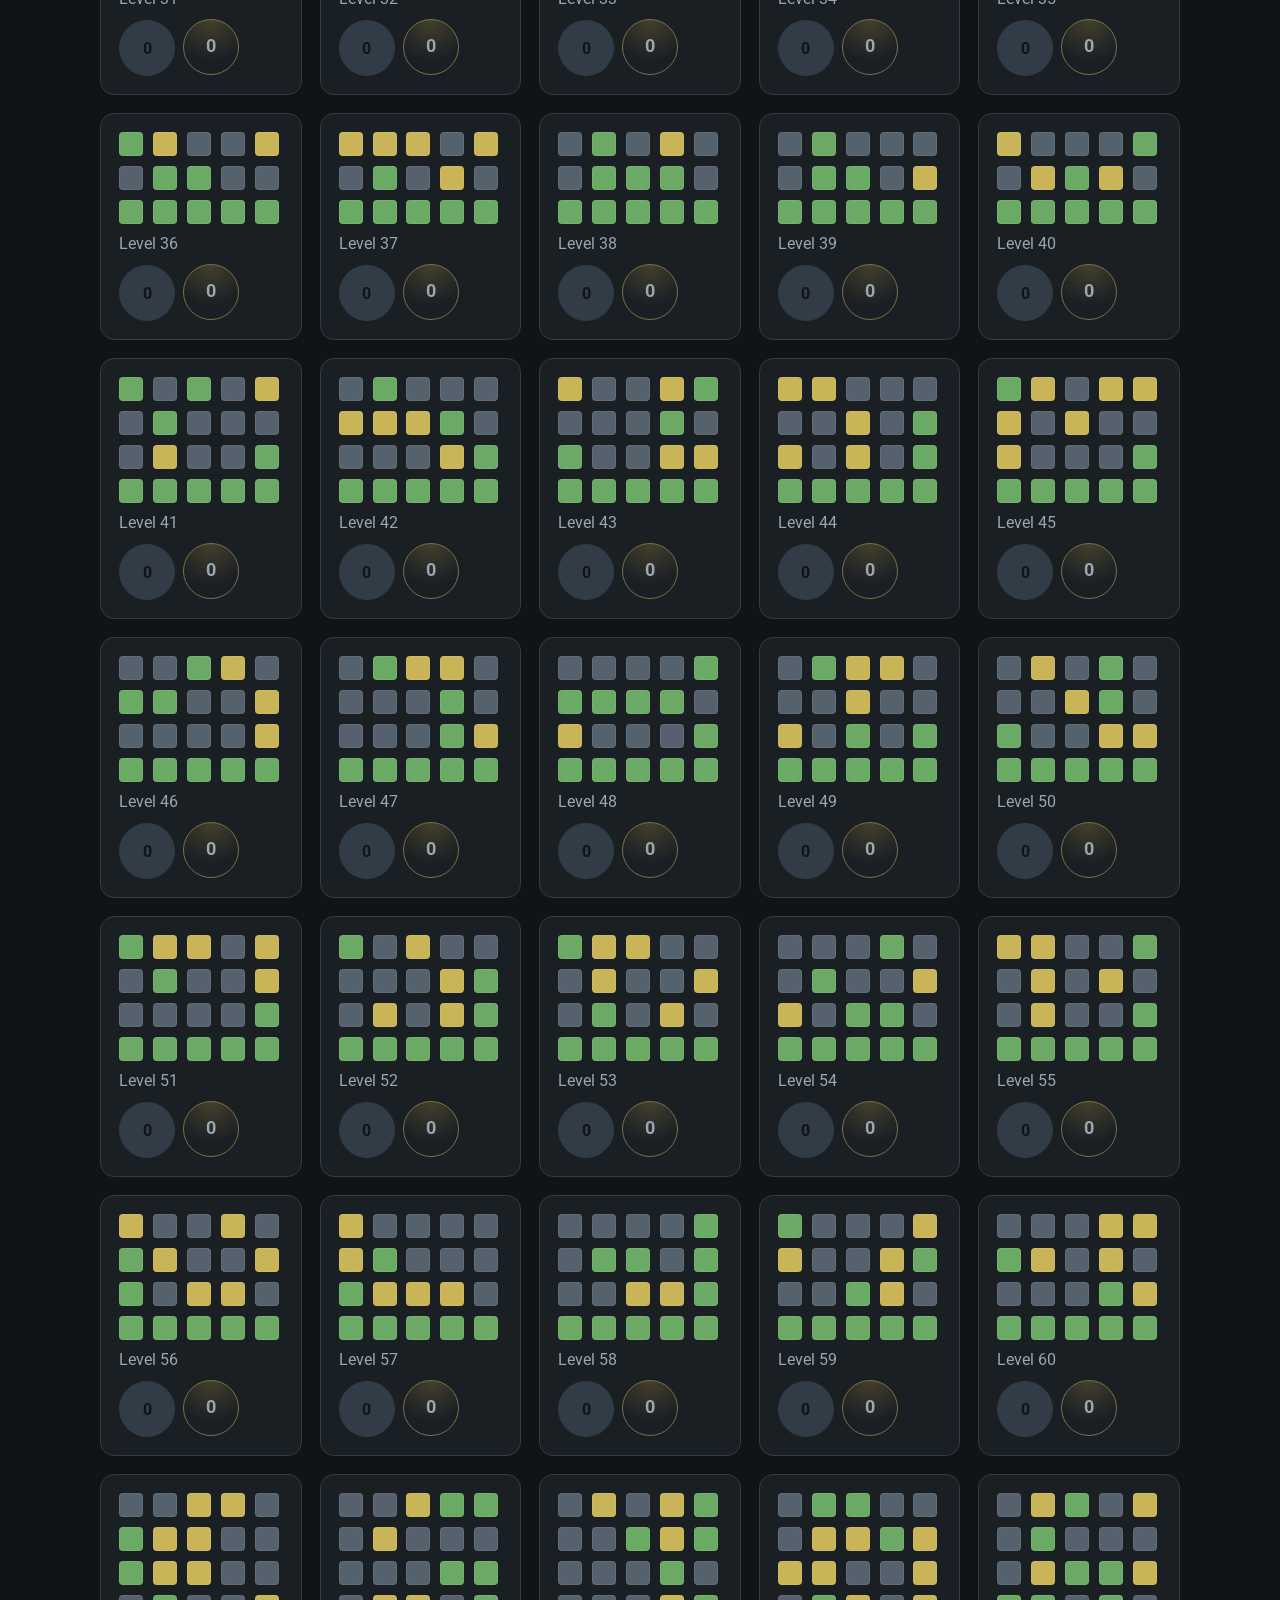
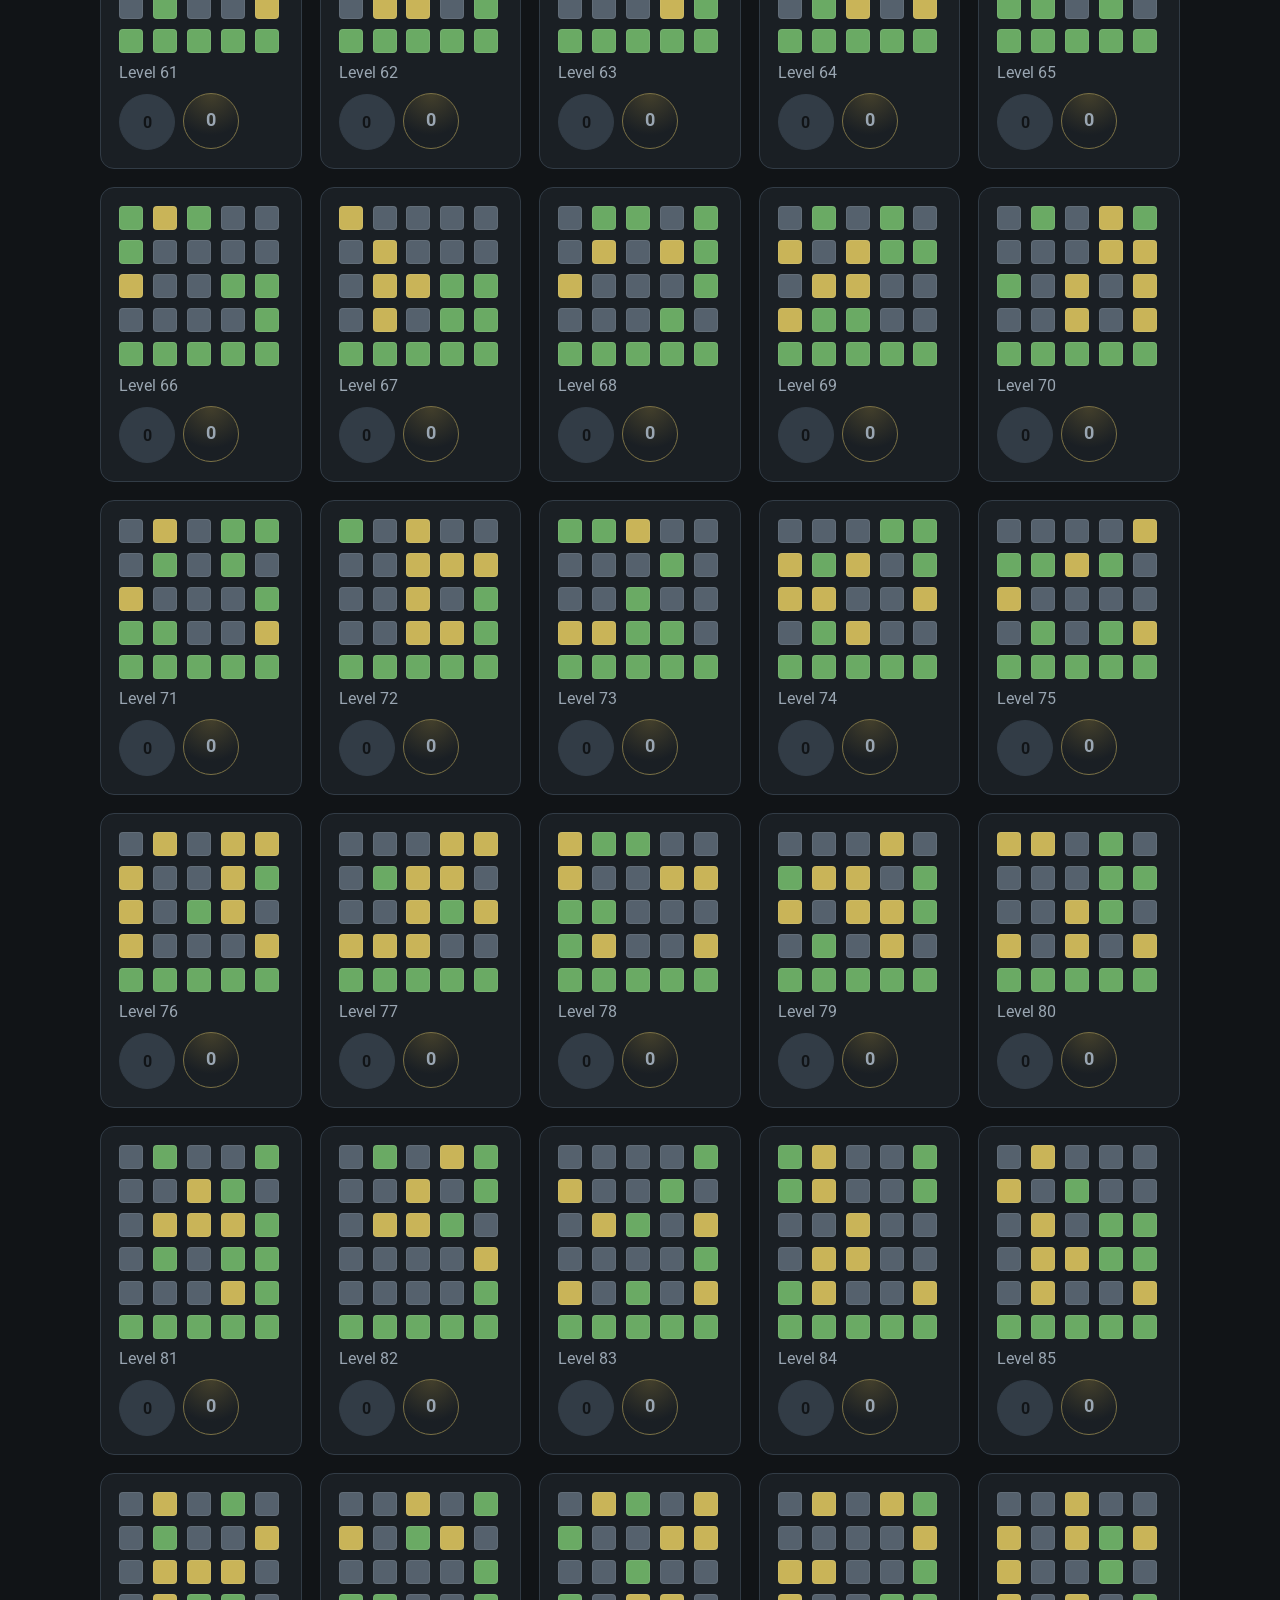
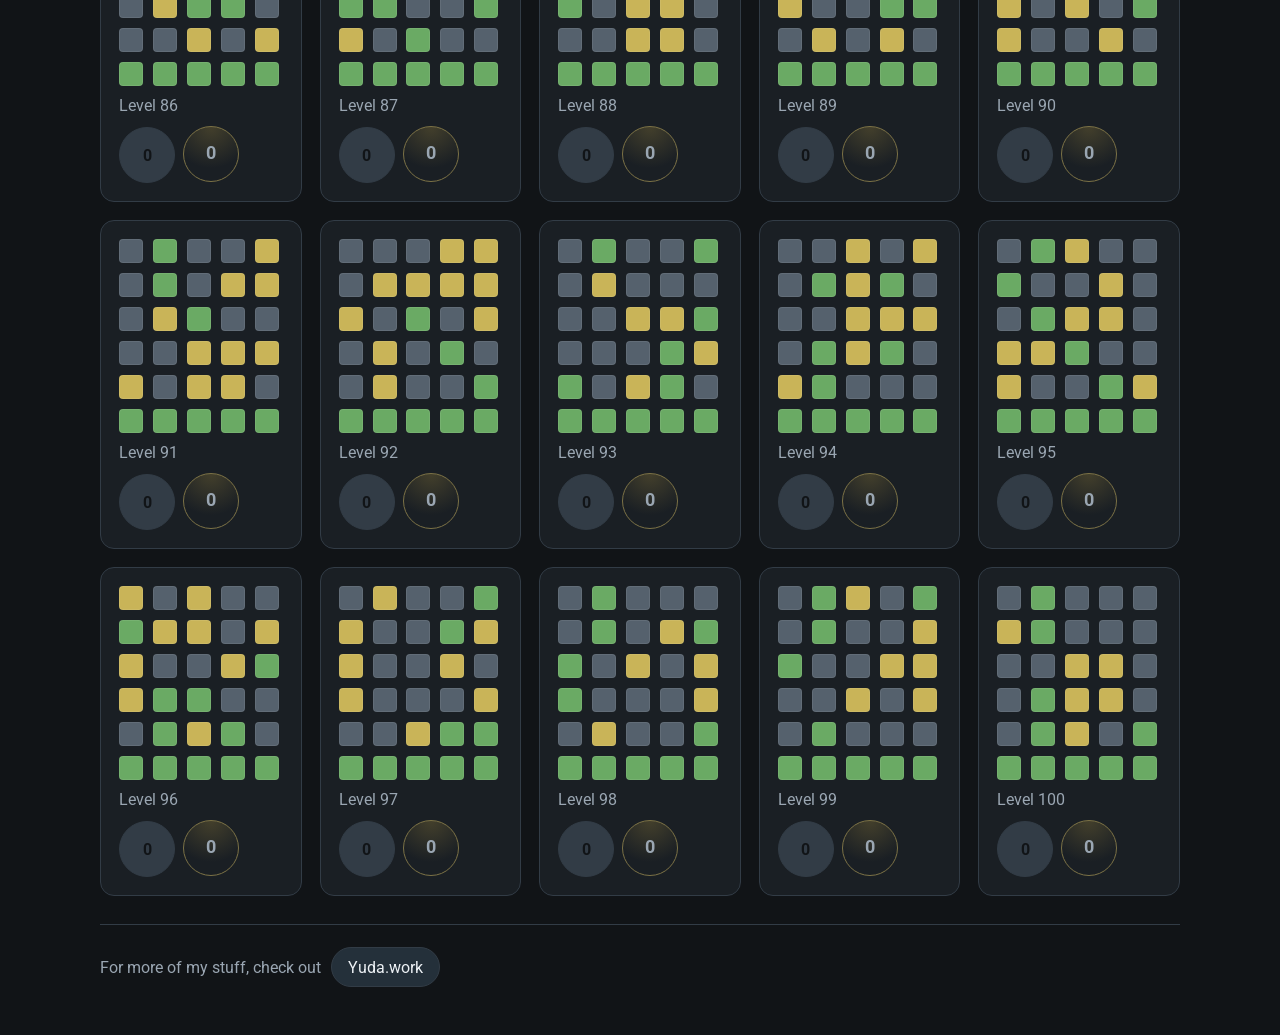
==== commit 347a9e96: "credit added" ====
--- a/index.html
+++ b/index.html
@@ -17,6 +17,10 @@
     </header>
 
     <section class="level-grid" id="levelGrid" aria-label="All levels"></section>
+
+    <footer class="site-footer">
+      <p>For more of my stuff, check out <a class="footer-button" href="https://yuda.work" target="_blank" rel="noreferrer">Yuda.work</a></p>
+    </footer>
   </main>
 
   <script src="levels.js"></script>
--- a/styles.css
+++ b/styles.css
@@ -23,6 +23,9 @@
   font-family: "Roboto", sans-serif;
   background: var(--bg);
   color: var(--ink);
+  min-height: 100vh;
+  display: flex;
+  flex-direction: column;
 }
 
 a {
@@ -39,6 +42,7 @@
   width: min(1080px, calc(100% - 32px));
   margin: 0 auto;
   padding: 32px 0 48px;
+  flex: 1;
 }
 
 .hero {
@@ -118,18 +122,54 @@
   margin-bottom: 16px;
 }
 
+.site-footer {
+  margin-top: 28px;
+  padding-top: 22px;
+  border-top: 1px solid var(--line);
+}
+
+.site-footer p {
+  margin: 0;
+  display: flex;
+  align-items: center;
+  gap: 10px;
+  flex-wrap: wrap;
+  color: var(--muted);
+}
+
+.footer-button {
+  display: inline-flex;
+  align-items: center;
+  justify-content: center;
+  min-height: 40px;
+  padding: 0 16px;
+  border: 1px solid var(--line);
+  border-radius: 999px;
+  background: #24303a;
+  color: var(--ink);
+  transition: background-color 180ms ease, border-color 180ms ease;
+}
+
+.footer-button:hover {
+  background: #2b3843;
+  border-color: #42515e;
+}
+
 .play-layout {
   display: grid;
-  grid-template-columns: 280px minmax(0, 1fr);
+  grid-template-columns: minmax(0, 1fr) 280px;
+  grid-template-areas: "main sidebar";
   gap: 18px;
   align-items: start;
 }
 
 .play-main {
+  grid-area: main;
   min-width: 0;
 }
 
 .sidebar {
+  grid-area: sidebar;
   position: sticky;
   top: 18px;
 }
@@ -138,6 +178,12 @@
 .clue-board {
   display: grid;
   gap: 10px;
+}
+
+.clue-board .clue-row,
+.clue-board .squares,
+.input-board .letter-slots {
+  width: 100%;
 }
 
 .clue-row {
@@ -221,6 +267,7 @@
   text-transform: uppercase;
   font-size: 1.6rem;
   background: #12171b;
+  color: var(--ink);
 }
 
 .letter-slot.green {
@@ -283,6 +330,50 @@
   cursor: pointer;
 }
 
+.answer-submit {
+  background: #24303a;
+  transition: background-color 180ms ease, transform 180ms ease, box-shadow 180ms ease;
+}
+
+.answer-submit.is-success {
+  background: var(--green);
+  box-shadow: 0 12px 26px rgba(106, 170, 100, 0.28);
+}
+
+.answer-submit.is-failure {
+  animation: button-wobble 460ms cubic-bezier(0.36, 0.07, 0.19, 0.97);
+}
+
+@keyframes button-wobble {
+  0% {
+    transform: translateX(0) rotate(0deg);
+  }
+
+  15% {
+    transform: translateX(-5px) rotate(-2deg);
+  }
+
+  30% {
+    transform: translateX(4px) rotate(2deg);
+  }
+
+  45% {
+    transform: translateX(-4px) rotate(-1.6deg);
+  }
+
+  60% {
+    transform: translateX(3px) rotate(1.2deg);
+  }
+
+  75% {
+    transform: translateX(-2px) rotate(-0.8deg);
+  }
+
+  100% {
+    transform: translateX(0) rotate(0deg);
+  }
+}
+
 .outline-button {
   display: inline-flex;
   align-items: center;
@@ -314,6 +405,17 @@
   font-size: 0.95rem;
 }
 
+.legend-reward {
+  width: 20px;
+  height: 20px;
+  min-height: 20px;
+  flex: 0 0 auto;
+}
+
+.legend-reward-count {
+  font-size: 0.55rem;
+}
+
 .tier-dot,
 .tier-badge {
   display: inline-flex;
@@ -337,10 +439,39 @@
   background: var(--line);
 }
 
+.reward-row {
+  display: flex;
+  align-items: center;
+  gap: 12px;
+  margin: 0 0 18px;
+}
+
+.tier-circle {
+  width: 56px;
+  height: 56px;
+  min-height: 56px;
+  margin: 0;
+  padding: 0;
+  flex: 0 0 auto;
+  border: 1px solid var(--line);
+}
+
 .selector-tier {
-  min-height: 30px;
   margin: 2px 0 0;
-  font-size: 0.85rem;
+}
+
+.selector-rewards {
+  display: flex;
+  align-items: center;
+  gap: 8px;
+}
+
+.selector-hardmode {
+  flex: 0 0 auto;
+}
+
+.selector-hardmode-count {
+  font-size: 1.1rem;
 }
 
 .bronze {
@@ -355,8 +486,35 @@
   background: var(--gold);
 }
 
+.post-submit-actions {
+  display: flex;
+  flex-wrap: wrap;
+  gap: 12px;
+  margin-top: 12px;
+}
+
 .next-link {
-  margin-top: 12px;
+  background: #24303a;
+  color: var(--ink);
+  border: 1px solid var(--line);
+  transition: background-color 180ms ease, border-color 180ms ease;
+}
+
+.next-link:hover {
+  background: #2b3843;
+  border-color: #42515e;
+}
+
+.another-solution {
+  background: transparent;
+  color: var(--ink);
+  border: 1px solid var(--line);
+  transition: background-color 180ms ease, border-color 180ms ease;
+}
+
+.another-solution:hover {
+  background: #1f262d;
+  border-color: #42515e;
 }
 
 .status-text {
@@ -367,6 +525,27 @@
   margin: 0 0 16px;
   font-size: 3rem;
   line-height: 1;
+}
+
+.reward-circle {
+  width: 56px;
+  height: 56px;
+  min-height: 56px;
+  margin: 0;
+  padding: 0;
+  display: grid;
+  place-items: center;
+  text-align: center;
+  border-radius: 999px;
+  border: 1px solid color-mix(in srgb, var(--gold) 45%, var(--line));
+  background: radial-gradient(circle at top, rgba(214, 179, 71, 0.22), rgba(26, 31, 36, 0.98) 68%);
+}
+
+.reward-circle-count {
+  font-size: 1.1rem;
+  font-weight: 700;
+  line-height: 1;
+  color: var(--gold);
 }
 
 .solution-list {
@@ -381,6 +560,14 @@
   background: #12171b;
 }
 
+.solution-mark {
+  margin-bottom: 6px;
+  color: var(--gold);
+  font-size: 1rem;
+  font-weight: 700;
+  line-height: 1;
+}
+
 .solution-row {
   font-family: "Courier New", Courier, monospace;
   font-size: 0.9rem;
@@ -401,6 +588,34 @@
   display: none;
 }
 
+.confetti-layer {
+  position: fixed;
+  inset: 0;
+  pointer-events: none;
+  overflow: hidden;
+  z-index: 50;
+}
+
+.confetti-piece {
+  position: absolute;
+  top: -10vh;
+  width: 10px;
+  height: 18px;
+  border-radius: 3px;
+  opacity: 0.95;
+  animation: confetti-fall linear forwards;
+}
+
+@keyframes confetti-fall {
+  0% {
+    transform: translate3d(0, 0, 0) rotate(0deg);
+  }
+
+  100% {
+    transform: translate3d(var(--drift, 0px), 110vh, 0) rotate(720deg);
+  }
+}
+
 @media (max-width: 860px) {
   .level-grid {
     grid-template-columns: repeat(3, minmax(0, 1fr));
@@ -408,6 +623,9 @@
 
   .play-layout {
     grid-template-columns: 1fr;
+    grid-template-areas:
+      "main"
+      "sidebar";
   }
 
   .sidebar {
@@ -421,6 +639,15 @@
 }
 
 @media (max-width: 560px) {
+  .shell {
+    width: min(100%, calc(100% - 20px));
+    padding: 20px 0 32px;
+  }
+
+  .panel {
+    padding: 14px;
+  }
+
   .level-grid {
     grid-template-columns: repeat(2, minmax(0, 1fr));
     gap: 14px;
@@ -444,6 +671,10 @@
     width: auto;
   }
 
+  .post-submit-actions {
+    flex-direction: column;
+  }
+
   .square.big {
     width: 100%;
   }
